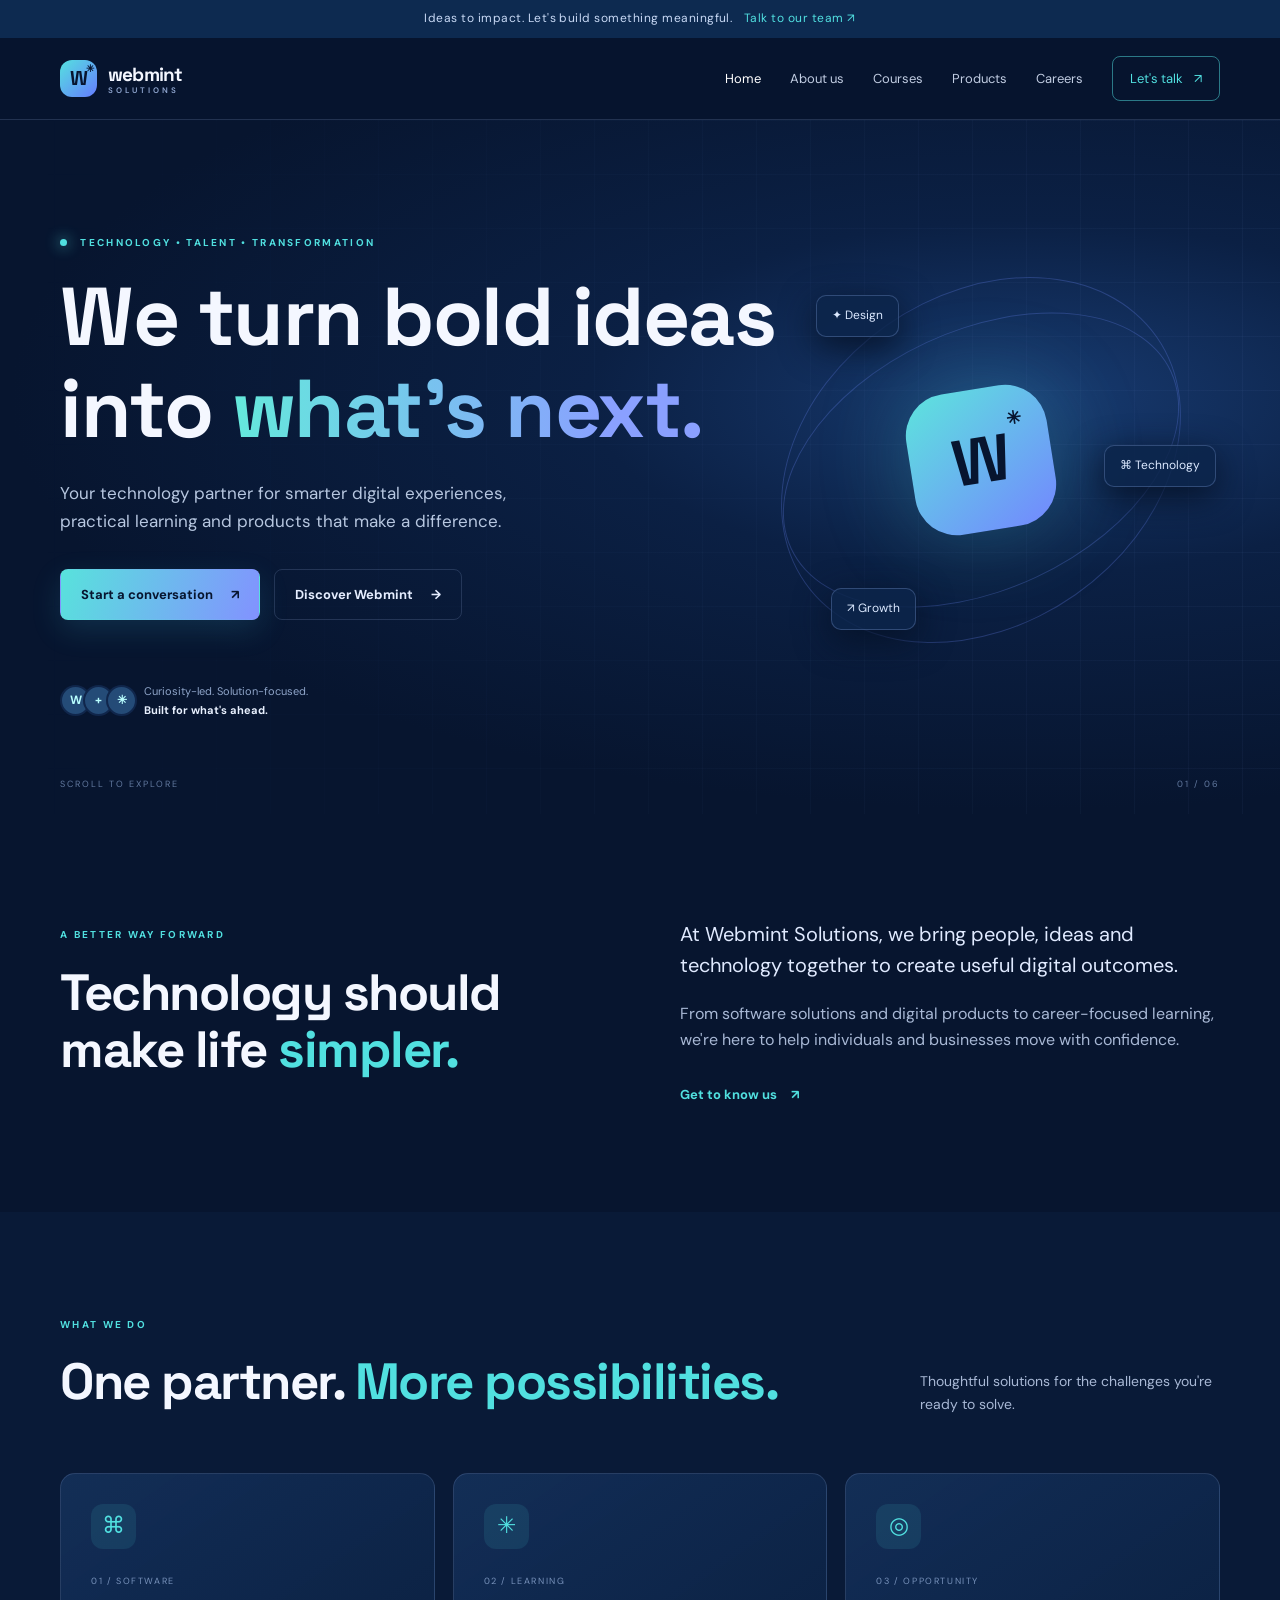
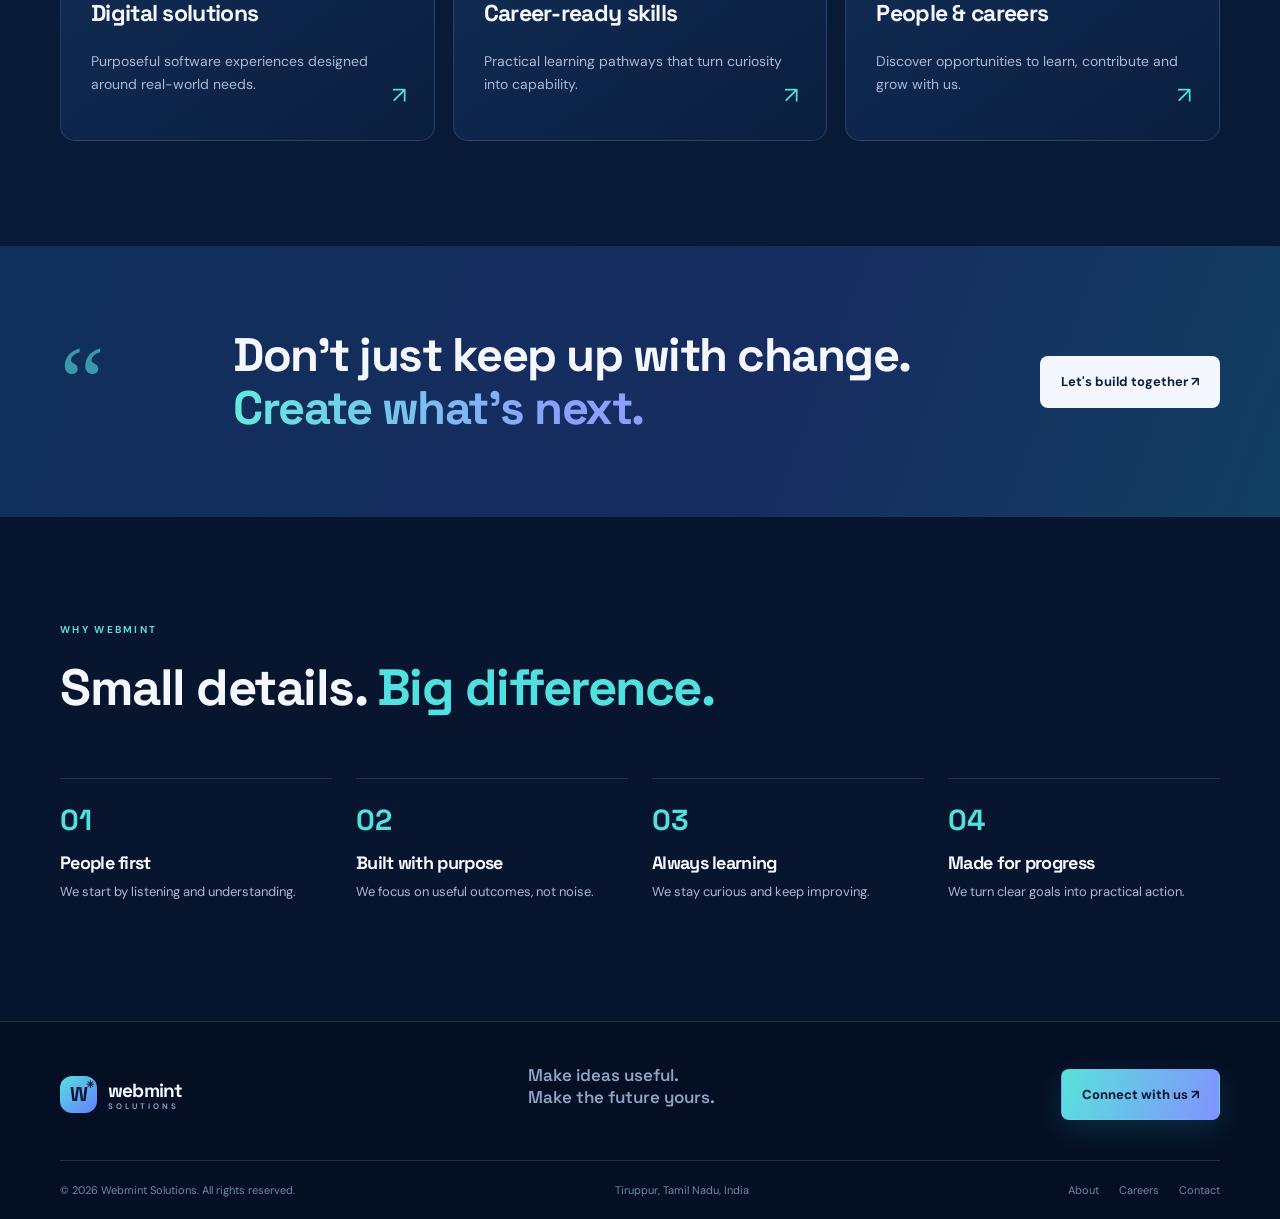
==== index.html @ f3a6f1e8 "Initial commit" ====
<!DOCTYPE html>
<html lang="en">
<head>
<meta charset="UTF-8"><meta name="viewport" content="width=device-width, initial-scale=1.0">
<meta name="description" content="Webmint Solutions — technology that moves your business forward.">
<title>Webmint Solutions | Build What's Next</title><link rel="preconnect" href="https://fonts.googleapis.com"><link href="https://fonts.googleapis.com/css2?family=DM+Sans:wght@400;500;600;700&family=Space+Grotesk:wght@500;600;700&display=swap" rel="stylesheet"><link rel="stylesheet" href="assets/style.css">
</head><body>
<div class="announcement">Ideas to impact. Let's build something meaningful. <a href="contact.html">Talk to our team ↗</a></div>
<header class="site-header"><a class="brand" href="index.html"><span class="brand-mark">W<span>✳</span></span><span>webmint<small>SOLUTIONS</small></span></a><button class="menu-toggle" aria-label="Toggle menu">☰</button><nav class="nav"><a class="active" href="index.html">Home</a><a href="about.html">About us</a><a href="courses.html">Courses</a><a href="products.html">Products</a><a href="careers.html">Careers</a><a class="nav-cta" href="contact.html">Let's talk <span>↗</span></a></nav></header>
<main>
<section class="hero"><div class="hero-grid"></div><div class="container hero-content"><div class="eyebrow"><i></i> TECHNOLOGY • TALENT • TRANSFORMATION</div><h1>We turn bold ideas<br>into <span class="gradient-text">what's next.</span></h1><p class="hero-copy">Your technology partner for smarter digital experiences, practical learning and products that make a difference.</p><div class="hero-actions"><a class="btn btn-primary" href="contact.html">Start a conversation <span>↗</span></a><a class="btn btn-ghost" href="about.html">Discover Webmint <span>→</span></a></div><div class="hero-proof"><div class="avatar-stack"><b>W</b><b>+</b><b>✳</b></div><span>Curiosity-led. Solution-focused.<br><strong>Built for what's ahead.</strong></span></div></div><div class="hero-orbit"><div class="orbit orbit-one"></div><div class="orbit orbit-two"></div><div class="orbit-core">W<span>✳</span></div><div class="orbit-chip chip-a">✦ Design</div><div class="orbit-chip chip-b">⌘ Technology</div><div class="orbit-chip chip-c">↗ Growth</div></div><div class="hero-bottom"><span>SCROLL TO EXPLORE</span><span>01 / 06</span></div></section>
<section class="section intro-section"><div class="container split"><div><div class="eyebrow">A BETTER WAY FORWARD</div><h2>Technology should<br>make life <span class="accent">simpler.</span></h2></div><div><p class="lead">At Webmint Solutions, we bring people, ideas and technology together to create useful digital outcomes.</p><p>From software solutions and digital products to career-focused learning, we're here to help individuals and businesses move with confidence.</p><a class="text-link" href="about.html">Get to know us <span>↗</span></a></div></div></section>
<section class="section services-section"><div class="container"><div class="section-heading"><div><div class="eyebrow">WHAT WE DO</div><h2>One partner. <span class="accent">More possibilities.</span></h2></div><p>Thoughtful solutions for the challenges you're ready to solve.</p></div><div class="card-grid three"><a class="feature-card" href="products.html"><div class="card-icon">⌘</div><span class="card-number">01 / SOFTWARE</span><h3>Digital solutions</h3><p>Purposeful software experiences designed around real-world needs.</p><span class="card-arrow">↗</span></a><a class="feature-card" href="courses.html"><div class="card-icon">✳</div><span class="card-number">02 / LEARNING</span><h3>Career-ready skills</h3><p>Practical learning pathways that turn curiosity into capability.</p><span class="card-arrow">↗</span></a><a class="feature-card" href="careers.html"><div class="card-icon">◎</div><span class="card-number">03 / OPPORTUNITY</span><h3>People & careers</h3><p>Discover opportunities to learn, contribute and grow with us.</p><span class="card-arrow">↗</span></a></div></div></section>
<section class="quote-band"><div class="container quote-inner"><span class="quote-mark">“</span><h2>Don't just keep up with change.<br><span class="gradient-text">Create what's next.</span></h2><a class="btn btn-light" href="contact.html">Let's build together ↗</a></div></section>
<section class="section"><div class="container"><div class="section-heading"><div><div class="eyebrow">WHY WEBMINT</div><h2>Small details. <span class="accent">Big difference.</span></h2></div></div><div class="stats-grid"><div><strong>01</strong><h3>People first</h3><p>We start by listening and understanding.</p></div><div><strong>02</strong><h3>Built with purpose</h3><p>We focus on useful outcomes, not noise.</p></div><div><strong>03</strong><h3>Always learning</h3><p>We stay curious and keep improving.</p></div><div><strong>04</strong><h3>Made for progress</h3><p>We turn clear goals into practical action.</p></div></div></div></section>
</main><footer class="footer"><div class="container footer-top"><a class="brand" href="index.html"><span class="brand-mark">W<span>✳</span></span><span>webmint<small>SOLUTIONS</small></span></a><p>Make ideas useful.<br>Make the future yours.</p><a class="btn btn-primary" href="contact.html">Connect with us ↗</a></div><div class="container footer-bottom"><span>© <span class="year"></span> Webmint Solutions. All rights reserved.</span><span>Tiruppur, Tamil Nadu, India</span><div><a href="about.html">About</a><a href="careers.html">Careers</a><a href="contact.html">Contact</a></div></div></footer><script src="assets/main.js"></script></body></html>
---- assets/style.css ----
@import url('https://fonts.googleapis.com/css2?family=DM+Sans:wght@400;500;600;700&family=Space+Grotesk:wght@500;600;700&display=swap');
:root{--bg:#07152f;--bg2:#0b2044;--panel:#102951;--text:#f4f7ff;--muted:#a8b8d5;--cyan:#51e0e0;--blue:#718cff;--line:rgba(177,202,255,.16);--font:'DM Sans',sans-serif;--display:'Space Grotesk',sans-serif}
*{box-sizing:border-box}html{scroll-behavior:smooth}body{margin:0;background:var(--bg);color:var(--text);font-family:var(--font);line-height:1.65}a{color:inherit;text-decoration:none}.container{width:min(1160px,calc(100% - 48px));margin:auto}.announcement{background:#0d2a50;color:#c8d9f5;text-align:center;padding:9px 16px;font-size:12px;letter-spacing:.04em}.announcement a{color:var(--cyan);margin-left:8px}.site-header{height:82px;padding:0 max(24px,calc((100% - 1160px)/2));display:flex;align-items:center;justify-content:space-between;background:rgba(7,21,47,.94);border-bottom:1px solid var(--line);position:sticky;top:0;z-index:20;backdrop-filter:blur(16px)}.brand{display:flex;align-items:center;gap:11px;font:700 19px var(--display);letter-spacing:-.8px}.brand small{display:block;font:600 8px var(--font);letter-spacing:3px;color:#91a8d1;margin-top:-2px}.brand-mark{width:37px;height:37px;border-radius:12px;background:linear-gradient(135deg,#55e1df,#657dff);display:grid;place-items:center;color:#07152f;font:700 20px var(--display);position:relative}.brand-mark span{font-size:10px;position:absolute;right:4px;top:2px}.nav{display:flex;align-items:center;gap:29px;font-size:13px;color:#c1cde2}.nav a:hover,.nav a.active{color:#fff}.nav-cta{padding:11px 17px;border:1px solid rgba(81,224,224,.5);border-radius:8px;color:var(--cyan)!important}.nav-cta span{margin-left:8px}.menu-toggle{display:none;background:none;border:0;color:white;font-size:25px}.hero{min-height:670px;position:relative;overflow:hidden;background:radial-gradient(ellipse at 80% 40%,#183b71 0%,#0b2044 30%,#07152f 70%)}.hero-grid{position:absolute;inset:0;background-image:linear-gradient(rgba(125,160,220,.055) 1px,transparent 1px),linear-gradient(90deg,rgba(125,160,220,.055) 1px,transparent 1px);background-size:54px 54px;mask-image:linear-gradient(90deg,transparent,#000)}.hero-content{position:relative;z-index:2;padding-top:115px;padding-bottom:95px}.eyebrow{font-size:10px;font-weight:700;letter-spacing:2.3px;color:var(--cyan);margin-bottom:20px}.eyebrow i{display:inline-block;width:7px;height:7px;background:var(--cyan);border-radius:50%;margin-right:9px;box-shadow:0 0 14px var(--cyan)}h1,h2,h3,p{margin-top:0}h1,h2,h3{font-family:var(--display);line-height:1.12;letter-spacing:-1.5px}h1{font-size:clamp(48px,6.7vw,82px);margin-bottom:24px;max-width:720px}h2{font-size:clamp(34px,4vw,51px);margin-bottom:20px}h3{font-size:23px;letter-spacing:-.7px}.gradient-text{background:linear-gradient(90deg,#64e9dc,#8aa0ff 80%);-webkit-background-clip:text;background-clip:text;color:transparent}.accent{color:var(--cyan)}.hero-copy{max-width:520px;color:#b7c7e0;font-size:17px}.hero-actions{display:flex;gap:14px;align-items:center;margin-top:34px}.btn{display:inline-flex;align-items:center;justify-content:center;gap:18px;padding:14px 20px;border-radius:8px;font-weight:700;font-size:13px;border:1px solid transparent;cursor:pointer;transition:.2s}.btn:hover{transform:translateY(-3px)}.btn-primary{background:linear-gradient(110deg,#58e2dc,#8292ff);color:#07152f;box-shadow:0 10px 30px rgba(65,184,220,.16)}.btn-ghost{border-color:var(--line);color:#e5edff}.btn-light{background:#f4f7ff;color:#0b2044}.hero-proof{display:flex;align-items:center;gap:15px;margin-top:62px;color:#8fa5c9;font-size:11px}.hero-proof strong{color:#e9f1ff}.avatar-stack{display:flex}.avatar-stack b{width:31px;height:31px;border:2px solid #10264b;background:#244b77;border-radius:50%;display:grid;place-items:center;margin-right:-8px;color:#b9ffff;font-size:12px}.hero-orbit{position:absolute;width:470px;height:470px;right:5%;top:105px;display:grid;place-items:center}.orbit{position:absolute;border:1px solid rgba(113,140,255,.26);border-radius:50%;transform:rotate(-25deg)}.orbit-one{width:420px;height:260px}.orbit-two{width:330px;height:430px;transform:rotate(55deg)}.orbit-core{width:142px;height:142px;border-radius:42px;display:grid;place-items:center;background:linear-gradient(145deg,#5de4dd,#7387ff);color:#07152f;font:700 65px var(--display);box-shadow:0 0 90px rgba(81,224,224,.25);transform:rotate(-9deg)}.orbit-core span{font-size:18px;position:absolute;right:25px;top:22px}.orbit-chip{position:absolute;padding:10px 15px;border:1px solid rgba(154,190,255,.25);border-radius:10px;background:rgba(12,37,75,.85);font-size:12px;color:#dce9ff;box-shadow:0 10px 35px #061329}.chip-a{top:70px;left:70px}.chip-b{right:0;top:220px}.chip-c{bottom:65px;left:85px}.hero-bottom{position:absolute;bottom:22px;left:50%;transform:translateX(-50%);width:min(1160px,calc(100% - 48px));display:flex;justify-content:space-between;color:#62799f;font-size:9px;letter-spacing:2px}.section{padding:105px 0}.split{display:grid;grid-template-columns:1fr 1fr;gap:80px;align-items:center}.split p{color:var(--muted)}.lead{font-size:20px;color:#e0eaff!important;line-height:1.55}.text-link{color:var(--cyan);font-size:13px;font-weight:700;display:inline-flex;gap:14px;margin-top:14px}.services-section{background:#091a37}.section-heading{display:flex;justify-content:space-between;align-items:end;gap:30px;margin-bottom:42px}.section-heading>p{max-width:300px;color:var(--muted);font-size:14px}.card-grid{display:grid;gap:18px}.three{grid-template-columns:repeat(3,1fr)}.two{grid-template-columns:repeat(2,1fr)}.feature-card{position:relative;display:block;padding:30px;background:linear-gradient(145deg,rgba(20,49,91,.88),rgba(11,31,64,.94));border:1px solid var(--line);border-radius:15px;min-height:245px;transition:.25s;overflow:hidden}.feature-card:hover{border-color:rgba(81,224,224,.55);transform:translateY(-5px);box-shadow:0 18px 45px rgba(0,0,0,.15)}.feature-card.static:hover{transform:none}.feature-card p{color:var(--muted);font-size:14px;max-width:340px}.card-icon{width:45px;height:45px;border-radius:12px;display:grid;place-items:center;background:rgba(81,224,224,.1);color:var(--cyan);font-size:23px;margin-bottom:25px}.card-number{font-size:9px;letter-spacing:1.6px;color:#7892bb;display:block;margin-bottom:13px}.card-arrow{position:absolute;right:28px;bottom:25px;color:var(--cyan);font-size:23px}.quote-band{padding:78px 0;background:linear-gradient(110deg,#102f5b,#172c60 60%,#123f61);position:relative;overflow:hidden}.quote-inner{display:flex;align-items:center;justify-content:space-between;gap:25px}.quote-inner h2{font-size:clamp(30px,4vw,47px);margin:0}.quote-mark{font:100px Georgia;color:var(--cyan);opacity:.6}.stats-grid{display:grid;grid-template-columns:repeat(4,1fr);gap:24px}.stats-grid>div{border-top:1px solid var(--line);padding-top:22px}.stats-grid strong{font:700 29px var(--display);color:var(--cyan)}.stats-grid h3{font-size:18px;margin:15px 0 8px}.stats-grid p{font-size:13px;color:var(--muted)}.footer{background:#050f23;border-top:1px solid var(--line);padding:42px 0 20px}.footer-top{display:flex;align-items:center;justify-content:space-between;padding-bottom:35px}.footer-top p{color:#8ea4c7;font:600 17px var(--display)}.footer-bottom{display:flex;justify-content:space-between;align-items:center;gap:20px;padding-top:20px;border-top:1px solid var(--line);font-size:11px;color:#7186a9}.footer-bottom div{display:flex;gap:20px}.page-hero{padding:105px 0 85px;background:radial-gradient(ellipse at 80% 15%,#173968,#07152f 65%);border-bottom:1px solid var(--line)}.page-hero h1{font-size:clamp(48px,6vw,70px)}.page-hero p{max-width:620px;color:var(--muted);font-size:17px}.soft-section{background:#091a37}.cta-panel{padding:50px;border:1px solid rgba(81,224,224,.25);border-radius:18px;background:linear-gradient(120deg,#102d55,#11244b);display:flex;justify-content:space-between;align-items:center;gap:30px}.cta-panel h2{margin:0}.tag{display:inline-block;font-size:10px;letter-spacing:.7px;padding:6px 10px;border-radius:20px;background:rgba(81,224,224,.1);color:var(--cyan);margin-bottom:16px}.check-list{padding-left:18px;color:#b7c7e0;font-size:13px}.check-list li{padding:4px 0}.small-note{font-size:11px;color:#8297b8;margin-top:22px}.job-list{border-top:1px solid var(--line)}.job-row{display:grid;grid-template-columns:1fr 150px 90px;gap:20px;align-items:center;padding:25px 0;border-bottom:1px solid var(--line)}.job-row h3{font-size:20px;margin:0 0 7px}.job-row p{font-size:13px;color:var(--muted);margin:0}.job-row .tag{margin-bottom:9px}.job-type{font-size:11px;color:#8da2c4}.form-layout{display:grid;grid-template-columns:.8fr 1.2fr;gap:65px;align-items:start}.form-aside{margin-top:55px;padding:24px;border-left:2px solid var(--cyan);background:rgba(81,224,224,.05);display:flex;gap:15px;align-items:center;color:#b6c8e5}.form-aside span{font-size:27px;color:var(--cyan)}.form-aside p{margin:0}.site-form{background:#0e2448;border:1px solid var(--line);padding:32px;border-radius:16px}.site-form h3{margin-bottom:25px}.form-grid{display:grid;grid-template-columns:1fr 1fr;gap:17px}.site-form label{display:block;font-size:11px;font-weight:600;color:#bdcce5}.site-form input,.site-form select,.site-form textarea{width:100%;margin-top:7px;padding:13px 14px;border-radius:7px;border:1px solid rgba(170,195,235,.2);background:#081a36;color:#f3f7ff;font:13px var(--font);outline:none}.site-form input:focus,.site-form select:focus,.site-form textarea:focus{border-color:var(--cyan)}.site-form input::placeholder,.site-form textarea::placeholder{color:#657b9e}.site-form select option{background:#081a36}.site-form .full{grid-column:1/-1}.site-form .consent{display:flex;gap:10px;align-items:center}.site-form .consent input{width:auto;margin:0}.site-form button{margin-top:22px}.form-status{color:var(--cyan);font-size:13px;margin:14px 0 0}.contact-layout{display:grid;grid-template-columns:1fr 1fr;gap:70px}.contact-card{display:flex;gap:18px;padding:22px 0;border-bottom:1px solid var(--line)}.contact-icon{width:42px;height:42px;flex:none;border-radius:11px;background:rgba(81,224,224,.1);color:var(--cyan);display:grid;place-items:center;font-size:21px}.contact-card small{font-size:9px;letter-spacing:1.8px;color:#8399bb}.contact-card p{font-size:14px;color:#d9e5f8;margin:6px 0}.contact-card .text-link{margin-top:0}.contact-form label{margin-bottom:15px}.map-section{padding:0 0 95px}.map-placeholder{min-height:180px;border:1px solid var(--line);border-radius:15px;background:linear-gradient(120deg,#102b52,#0c2143);display:flex;gap:20px;align-items:center;justify-content:center;text-align:left}.map-pin{font-size:40px;color:var(--cyan)}.map-placeholder p{color:var(--muted);margin:5px 0}.map-placeholder a{color:var(--cyan);font-size:12px}
@media(max-width:900px){.hero-orbit{right:-160px;opacity:.45}.hero-content{padding-top:95px}.nav{gap:15px}.split{gap:35px}.form-layout,.contact-layout{gap:30px}}@media(max-width:700px){.container{width:min(100% - 36px,560px)}.site-header{height:70px;padding:0 18px}.menu-toggle{display:block}.nav{display:none;position:absolute;top:69px;left:0;right:0;background:#091a37;padding:20px;flex-direction:column;align-items:stretch;border-bottom:1px solid var(--line)}.nav.open{display:flex}.nav-cta{text-align:center}.hero{min-height:650px}.hero-content{padding-top:90px}.hero-orbit{width:320px;height:320px;right:-165px;top:210px;opacity:.28}.orbit-one{width:300px}.orbit-two{height:290px}.orbit-core{width:100px;height:100px;font-size:45px}.chip-a,.chip-b,.chip-c{display:none}.hero-bottom{width:calc(100% - 36px)}.section{padding:75px 0}.split,.form-layout,.contact-layout{grid-template-columns:1fr;gap:25px}.three,.two{grid-template-columns:1fr}.section-heading{display:block}.section-heading>p{margin-top:15px}.quote-inner{align-items:flex-start;flex-direction:column}.quote-mark{font-size:60px}.stats-grid{grid-template-columns:1fr 1fr}.footer-top{align-items:flex-start;flex-direction:column}.footer-bottom{align-items:flex-start;flex-direction:column}.page-hero{padding:80px 0 65px}.job-row{grid-template-columns:1fr auto;gap:8px}.job-type{grid-column:1}.job-row .text-link{grid-column:2;grid-row:1/3}.form-grid{grid-template-columns:1fr}.form-grid .full{grid-column:auto}.site-form{padding:23px}.cta-panel{padding:30px;align-items:flex-start;flex-direction:column}.map-placeholder{padding:25px}.hero-actions{flex-wrap:wrap}}
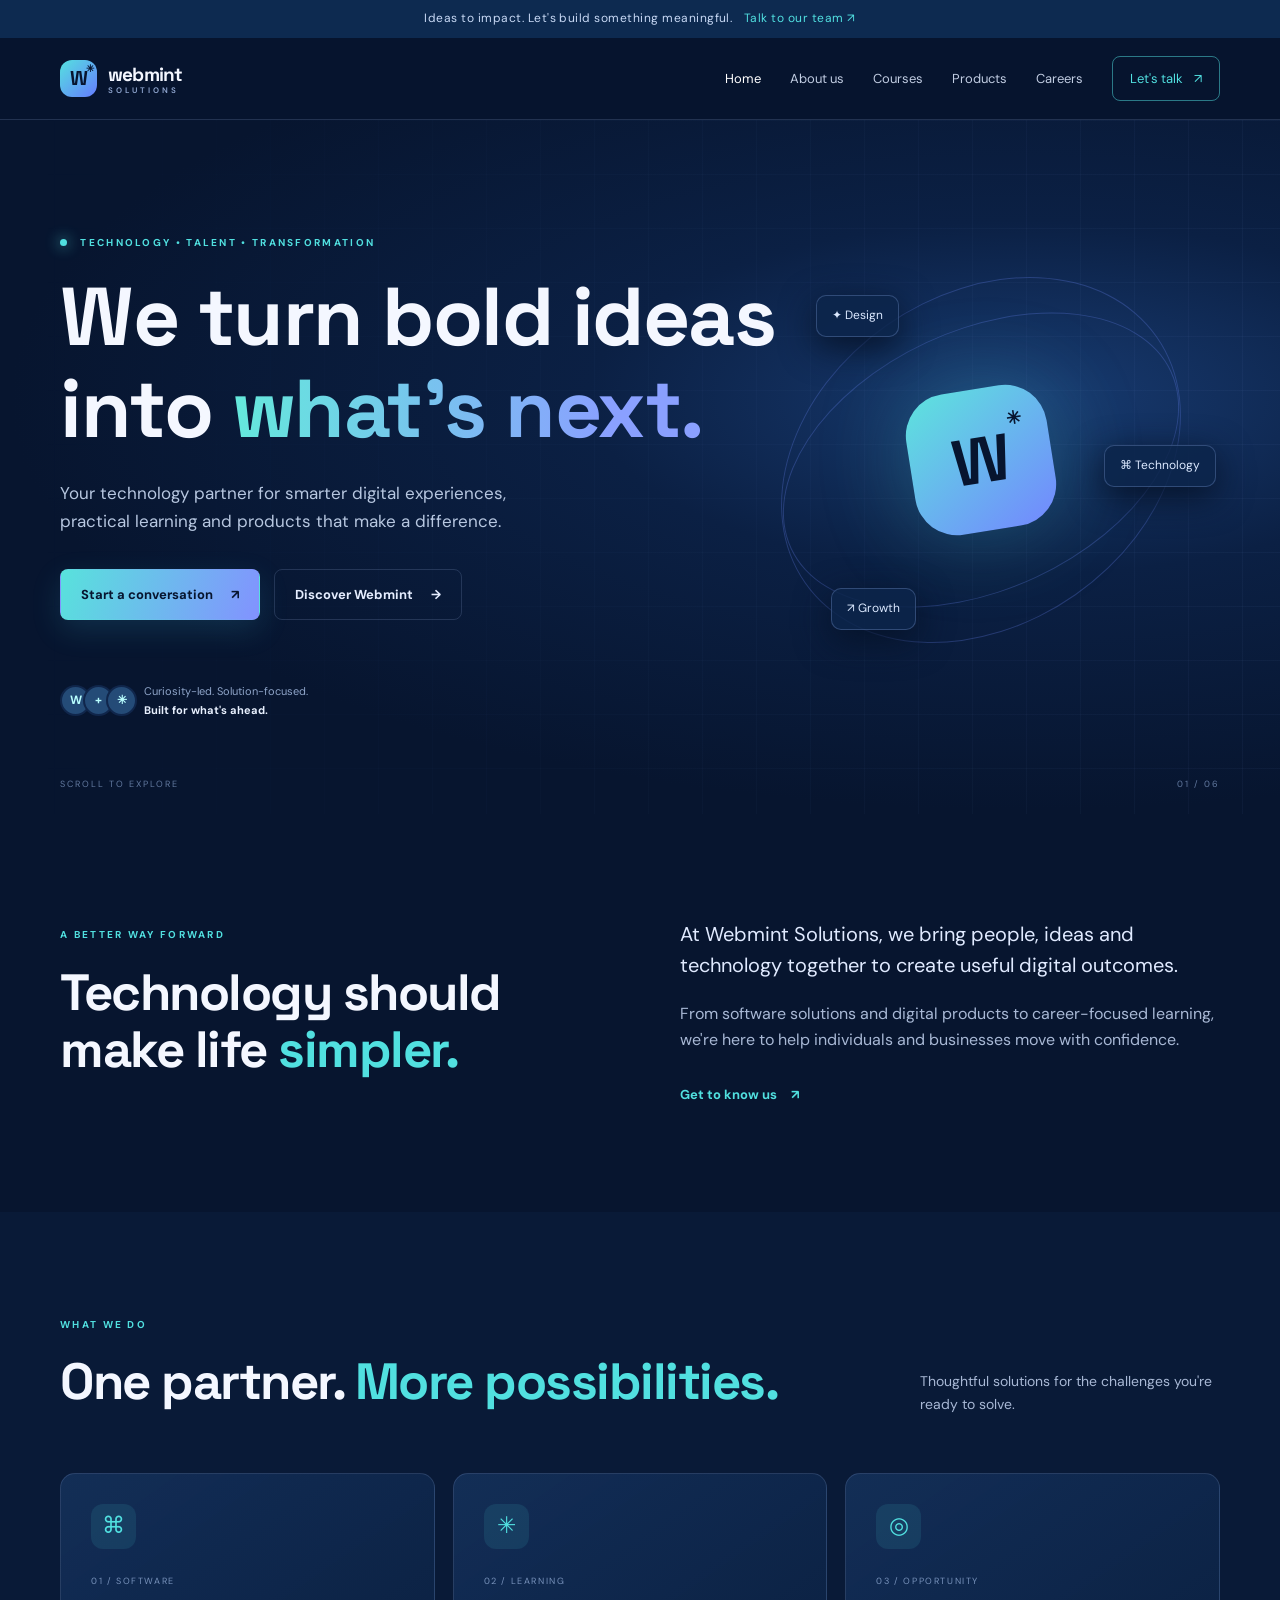
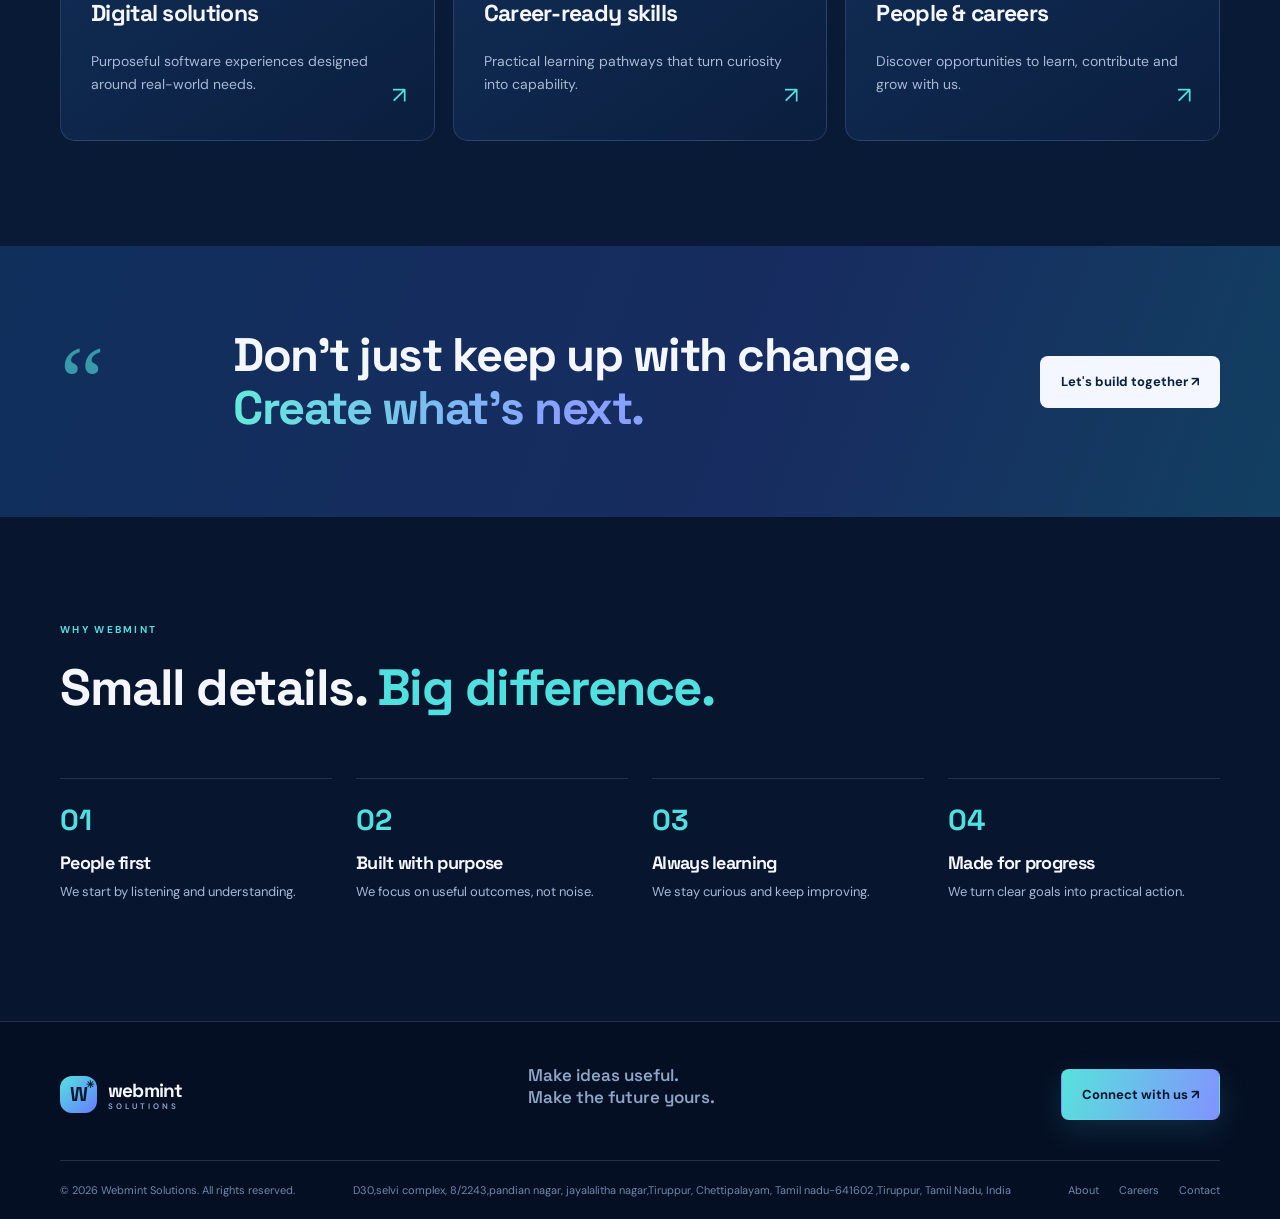
==== commit a9ea68cf: "Initial commit" ====
--- a/index.html
+++ b/index.html
@@ -13,4 +13,4 @@
 <section class="section services-section"><div class="container"><div class="section-heading"><div><div class="eyebrow">WHAT WE DO</div><h2>One partner. <span class="accent">More possibilities.</span></h2></div><p>Thoughtful solutions for the challenges you're ready to solve.</p></div><div class="card-grid three"><a class="feature-card" href="products.html"><div class="card-icon">⌘</div><span class="card-number">01 / SOFTWARE</span><h3>Digital solutions</h3><p>Purposeful software experiences designed around real-world needs.</p><span class="card-arrow">↗</span></a><a class="feature-card" href="courses.html"><div class="card-icon">✳</div><span class="card-number">02 / LEARNING</span><h3>Career-ready skills</h3><p>Practical learning pathways that turn curiosity into capability.</p><span class="card-arrow">↗</span></a><a class="feature-card" href="careers.html"><div class="card-icon">◎</div><span class="card-number">03 / OPPORTUNITY</span><h3>People & careers</h3><p>Discover opportunities to learn, contribute and grow with us.</p><span class="card-arrow">↗</span></a></div></div></section>
 <section class="quote-band"><div class="container quote-inner"><span class="quote-mark">“</span><h2>Don't just keep up with change.<br><span class="gradient-text">Create what's next.</span></h2><a class="btn btn-light" href="contact.html">Let's build together ↗</a></div></section>
 <section class="section"><div class="container"><div class="section-heading"><div><div class="eyebrow">WHY WEBMINT</div><h2>Small details. <span class="accent">Big difference.</span></h2></div></div><div class="stats-grid"><div><strong>01</strong><h3>People first</h3><p>We start by listening and understanding.</p></div><div><strong>02</strong><h3>Built with purpose</h3><p>We focus on useful outcomes, not noise.</p></div><div><strong>03</strong><h3>Always learning</h3><p>We stay curious and keep improving.</p></div><div><strong>04</strong><h3>Made for progress</h3><p>We turn clear goals into practical action.</p></div></div></div></section>
-</main><footer class="footer"><div class="container footer-top"><a class="brand" href="index.html"><span class="brand-mark">W<span>✳</span></span><span>webmint<small>SOLUTIONS</small></span></a><p>Make ideas useful.<br>Make the future yours.</p><a class="btn btn-primary" href="contact.html">Connect with us ↗</a></div><div class="container footer-bottom"><span>© <span class="year"></span> Webmint Solutions. All rights reserved.</span><span>Tiruppur, Tamil Nadu, India</span><div><a href="about.html">About</a><a href="careers.html">Careers</a><a href="contact.html">Contact</a></div></div></footer><script src="assets/main.js"></script></body></html>+</main><footer class="footer"><div class="container footer-top"><a class="brand" href="index.html"><span class="brand-mark">W<span>✳</span></span><span>webmint<small>SOLUTIONS</small></span></a><p>Make ideas useful.<br>Make the future yours.</p><a class="btn btn-primary" href="contact.html">Connect with us ↗</a></div><div class="container footer-bottom"><span>© <span class="year"></span> Webmint Solutions. All rights reserved.</span><span>D30,selvi complex, 8/2243,pandian nagar, jayalalitha nagar,Tiruppur, Chettipalayam, Tamil nadu-641602 ,Tiruppur, Tamil Nadu, India</span><div><a href="about.html">About</a><a href="careers.html">Careers</a><a href="contact.html">Contact</a></div></div></footer><script src="assets/main.js"></script></body></html>
